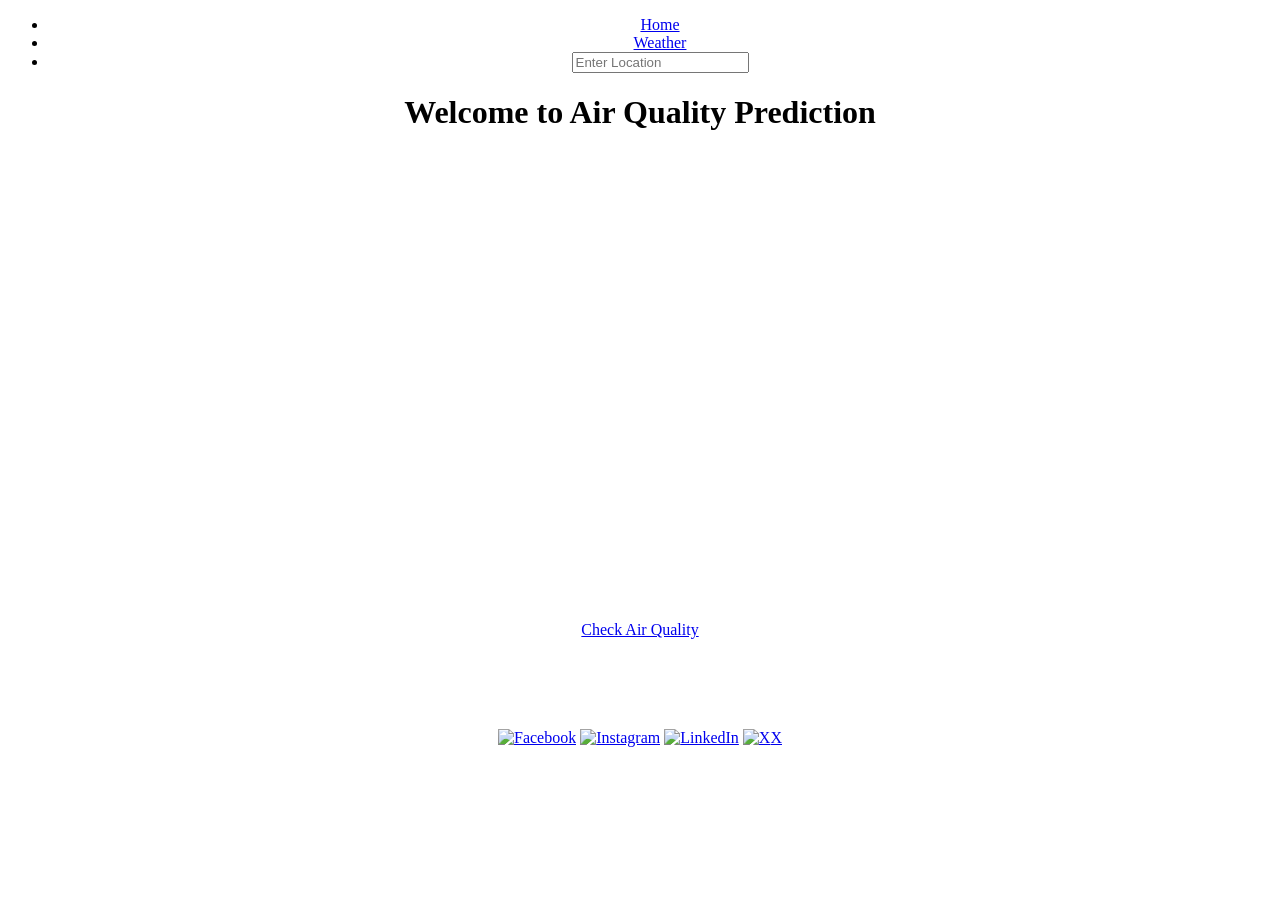
==== index.html @ 1d53d940 "Add files via upload" ====
<!DOCTYPE html>
<html lang="en">
<head>
    <center>
    <meta charset="UTF-8">
    <meta name="viewport" content="width=device-width, initial-scale=1.0">
    <title>Air Quality Predictor</title>
    <link rel="stylesheet" href="{{ url_for('static', filename='css/style.css') }}">
</head>
<body class="home">
    <nav>
        <ul>
            
            <li><a href="/">Home</a></li>
            <li><a href="/weather">Weather</a></li>
            <li><input type="text" id="location" placeholder="Enter Location"></li>
             
        </ul>
    </nav>
    <div class="container">
        <h1>Welcome to Air Quality Prediction</h1>
        <br><br><br><br><br><br><br><br><br><br><br><br><br><br><br><br><br><br><br><br><br><br><br><br><br><br>
        <a href="/predict_page" class="btn">Check Air Quality</a>
    </div><br><br><br><br><br>
    <footer>
        <div class="social-icons">
            <a href="https://www.facebook.com" target="_blank"><img src="static\images\facebook_icon.png" alt="Facebook"></a>
            <a href="https://www.instagram.com" target="_blank"><img src="static\images\instagram_icon.png" alt="Instagram"></a>
            <a href="https://www.linkedin.com" target="_blank"><img src="static\images\linkedin_icon.png" alt="LinkedIn"></a>
            <a href="https://www.twitter.com" target="_blank"><img src="static\images\x_icon.png" alt="X">X</a>
        </div>
    </center> 
    </footer> 
        
</body>
</html>
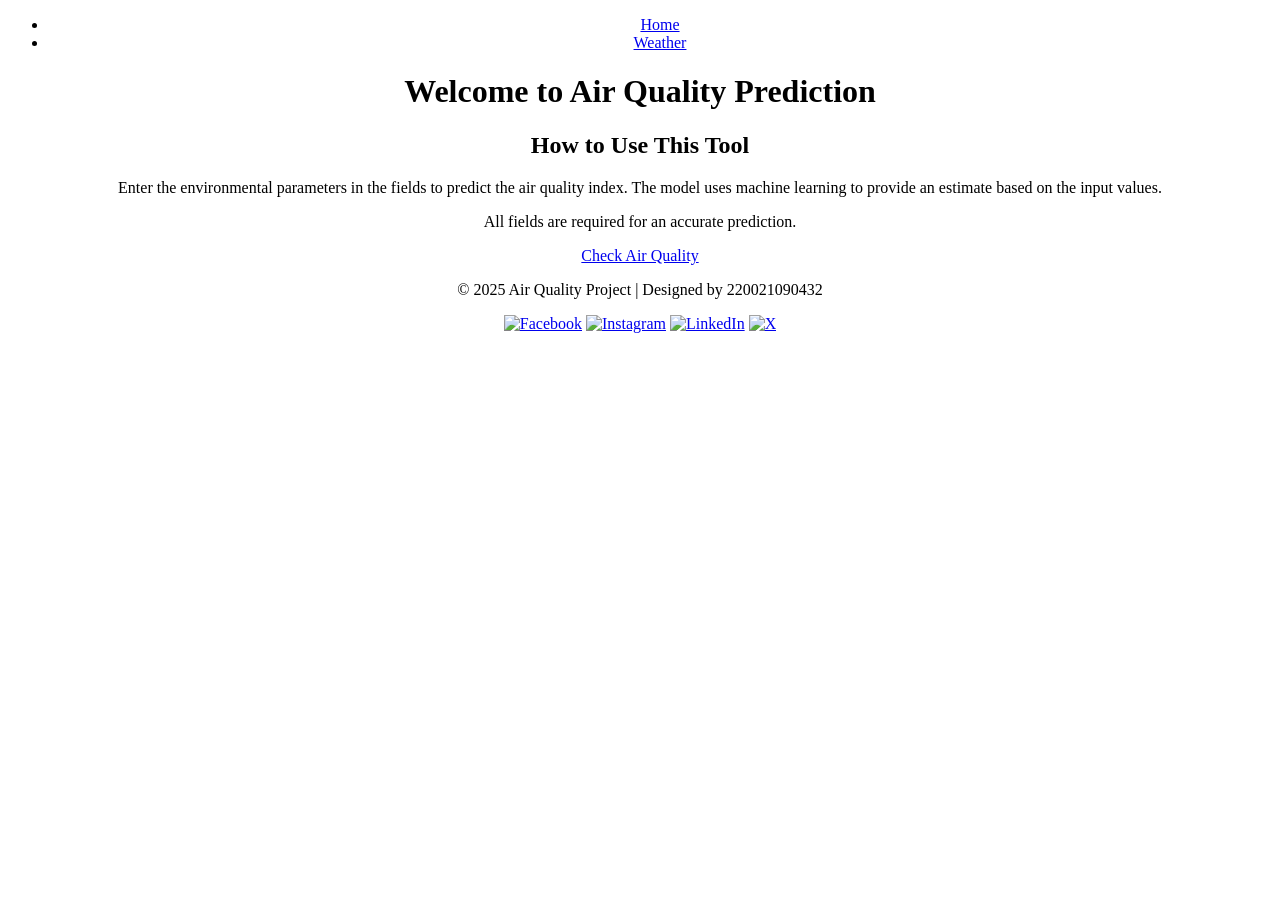
==== commit 967eb0c1: "Update index.html" ====
--- a/index.html
+++ b/index.html
@@ -13,21 +13,28 @@
             
             <li><a href="/">Home</a></li>
             <li><a href="/weather">Weather</a></li>
-            <li><input type="text" id="location" placeholder="Enter Location"></li>
-             
         </ul>
     </nav>
     <div class="container">
         <h1>Welcome to Air Quality Prediction</h1>
-        <br><br><br><br><br><br><br><br><br><br><br><br><br><br><br><br><br><br><br><br><br><br><br><br><br><br>
+        
+        <div class="container2">
+            <div class="instructions">
+                <h2>How to Use This Tool</h2>
+                <p>Enter the environmental parameters in the fields to predict the air quality index. The model uses machine learning to provide an estimate based on the input values.</p>
+                <p>All fields are required for an accurate prediction.</p>
+            </div>
+            <div class="spacer"></div></div>
         <a href="/predict_page" class="btn">Check Air Quality</a>
-    </div><br><br><br><br><br>
+    </div>
     <footer>
+        <p>&copy; 2025 Air Quality Project | Designed by 220021090432</p>
         <div class="social-icons">
             <a href="https://www.facebook.com" target="_blank"><img src="static\images\facebook_icon.png" alt="Facebook"></a>
             <a href="https://www.instagram.com" target="_blank"><img src="static\images\instagram_icon.png" alt="Instagram"></a>
             <a href="https://www.linkedin.com" target="_blank"><img src="static\images\linkedin_icon.png" alt="LinkedIn"></a>
-            <a href="https://www.twitter.com" target="_blank"><img src="static\images\x_icon.png" alt="X">X</a>
+            <a href="https://www.twitter.com" target="_blank"><img src="static\images\x_icon.png" alt="X"></a>
+            <p></p>
         </div>
     </center> 
     </footer> 
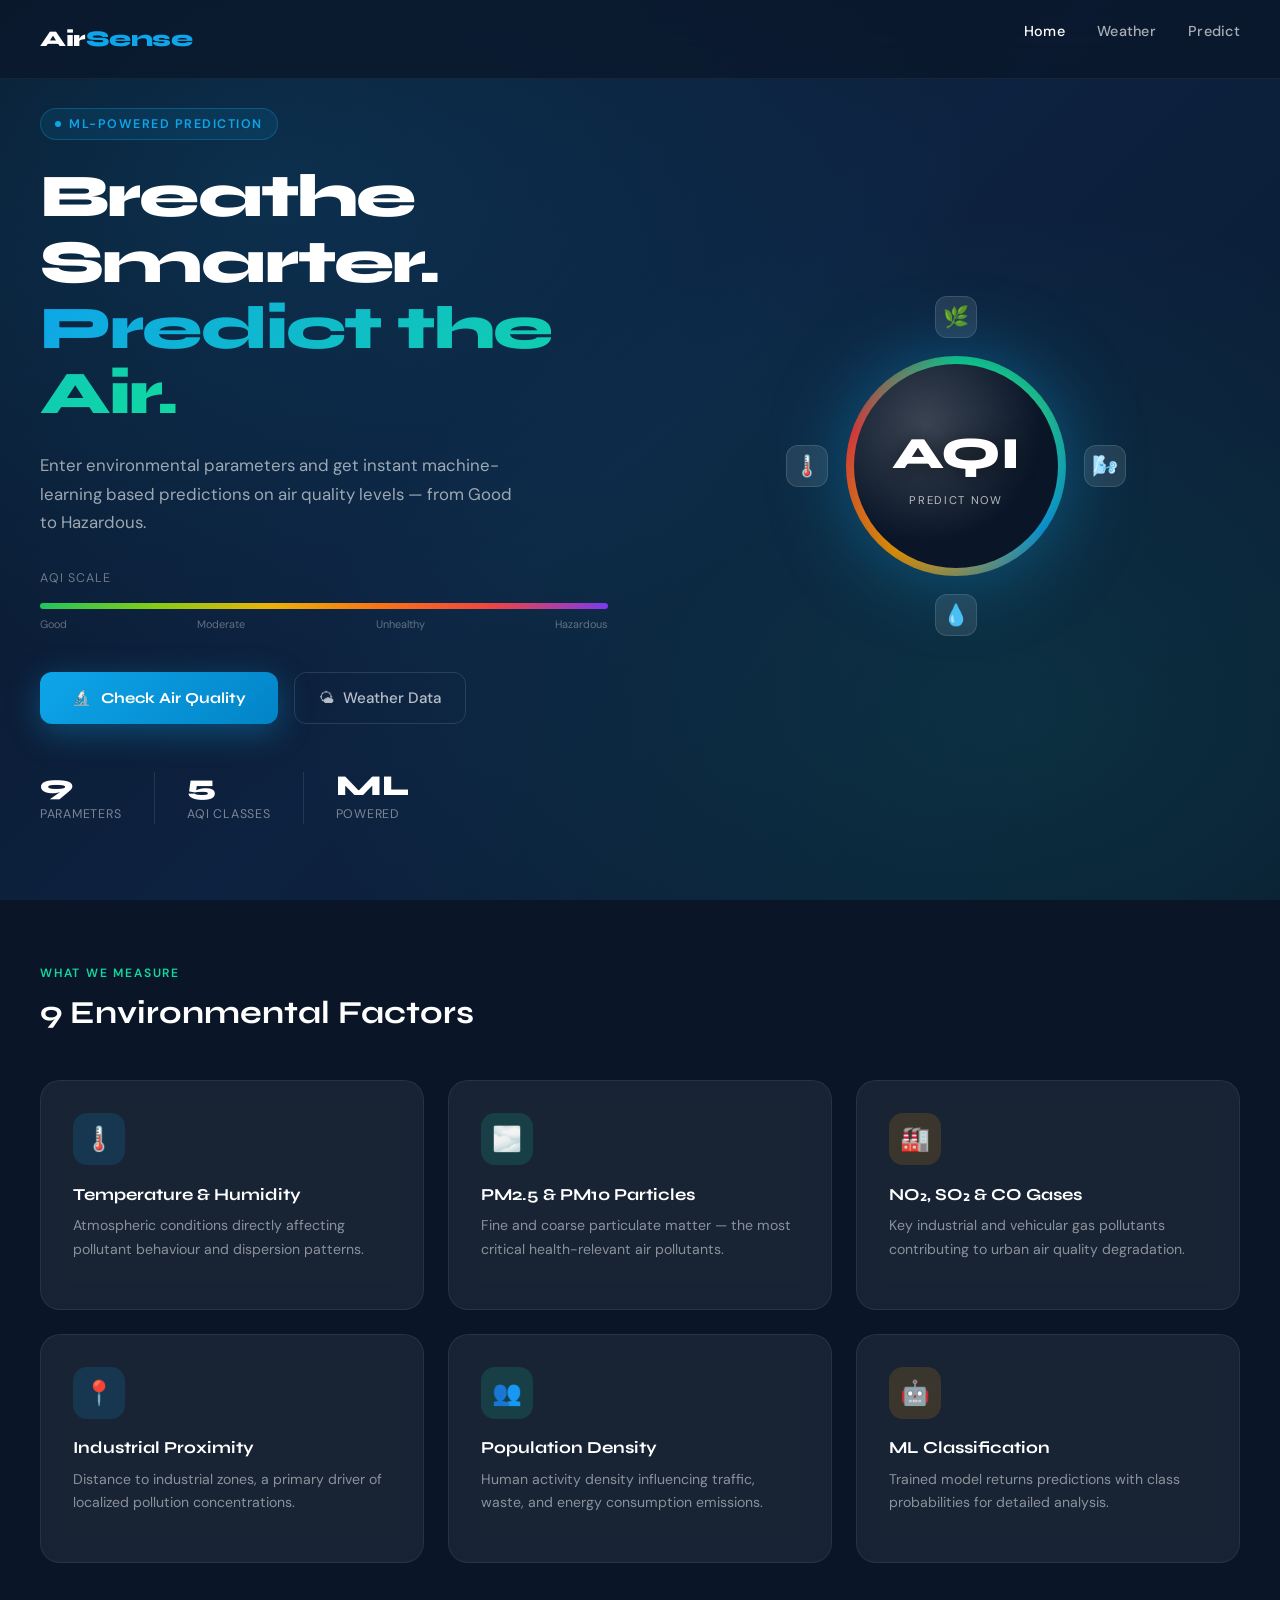
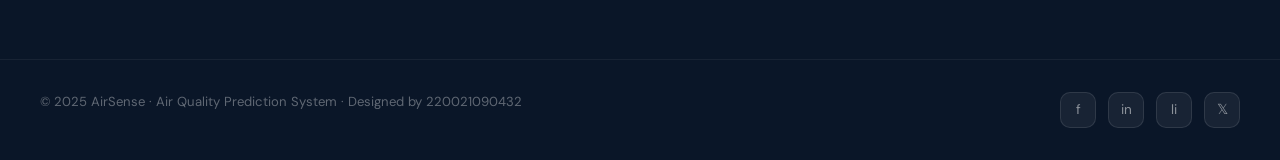
==== commit 15a34c4d: "Redesign index.html for improved user experience Enhanced the layout and design of the Air Quality P" ====
--- a/index.html
+++ b/index.html
@@ -1,43 +1,709 @@
 <!DOCTYPE html>
 <html lang="en">
 <head>
-    <center>
     <meta charset="UTF-8">
     <meta name="viewport" content="width=device-width, initial-scale=1.0">
-    <title>Air Quality Predictor</title>
-    <link rel="stylesheet" href="{{ url_for('static', filename='css/style.css') }}">
+    <title>AirSense — Air Quality Predictor</title>
+    <link href="https://fonts.googleapis.com/css2?family=Syne:wght@400;600;700;800&family=DM+Sans:wght@300;400;500&display=swap" rel="stylesheet">
+    <link href="https://cdn.jsdelivr.net/npm/bootstrap@5.3.0/dist/css/bootstrap.min.css" rel="stylesheet">
+    <style>
+        :root {
+            --sky: #0ea5e9;
+            --mint: #10d9a0;
+            --deep: #0a1628;
+            --card: rgba(255,255,255,0.06);
+            --glass: rgba(255,255,255,0.1);
+            --glow: 0 0 40px rgba(14,165,233,0.3);
+        }
+
+        * { margin: 0; padding: 0; box-sizing: border-box; }
+
+        body {
+            font-family: 'DM Sans', sans-serif;
+            background: var(--deep);
+            color: #e2e8f0;
+            overflow-x: hidden;
+            min-height: 100vh;
+        }
+
+        /* Animated Background */
+        .bg-canvas {
+            position: fixed;
+            inset: 0;
+            z-index: 0;
+            background: radial-gradient(ellipse at 20% 20%, rgba(14,165,233,0.15) 0%, transparent 50%),
+                        radial-gradient(ellipse at 80% 80%, rgba(16,217,160,0.1) 0%, transparent 50%),
+                        linear-gradient(135deg, #0a1628 0%, #0d2240 50%, #0a1a30 100%);
+        }
+
+        .particle {
+            position: fixed;
+            border-radius: 50%;
+            opacity: 0;
+            animation: float-up linear infinite;
+            pointer-events: none;
+        }
+
+        @keyframes float-up {
+            0%   { transform: translateY(100vh) scale(0); opacity: 0; }
+            10%  { opacity: 0.6; }
+            90%  { opacity: 0.3; }
+            100% { transform: translateY(-10vh) scale(1); opacity: 0; }
+        }
+
+        /* Nav */
+        nav {
+            position: fixed;
+            top: 0; left: 0; right: 0;
+            z-index: 100;
+            padding: 1.2rem 2rem;
+            backdrop-filter: blur(20px);
+            background: rgba(10,22,40,0.7);
+            border-bottom: 1px solid rgba(255,255,255,0.05);
+        }
+
+        .nav-inner {
+            max-width: 1200px;
+            margin: 0 auto;
+            display: flex;
+            align-items: center;
+            justify-content: space-between;
+        }
+
+        .nav-logo {
+            font-family: 'Syne', sans-serif;
+            font-weight: 800;
+            font-size: 1.4rem;
+            letter-spacing: -0.02em;
+            color: white;
+            text-decoration: none;
+        }
+
+        .nav-logo span { color: var(--sky); }
+
+        .nav-links {
+            display: flex;
+            gap: 2rem;
+            list-style: none;
+        }
+
+        .nav-links a {
+            color: rgba(255,255,255,0.65);
+            text-decoration: none;
+            font-size: 0.9rem;
+            font-weight: 500;
+            letter-spacing: 0.02em;
+            transition: color 0.2s;
+        }
+
+        .nav-links a:hover { color: var(--sky); }
+        .nav-links a.active { color: white; }
+
+        /* Hero */
+        .hero {
+            position: relative;
+            z-index: 1;
+            min-height: 100vh;
+            display: flex;
+            align-items: center;
+            padding: 6rem 2rem 4rem;
+        }
+
+        .hero-inner {
+            max-width: 1200px;
+            margin: 0 auto;
+            display: grid;
+            grid-template-columns: 1fr 1fr;
+            gap: 4rem;
+            align-items: center;
+        }
+
+        .hero-tag {
+            display: inline-flex;
+            align-items: center;
+            gap: 0.5rem;
+            background: rgba(14,165,233,0.1);
+            border: 1px solid rgba(14,165,233,0.3);
+            color: var(--sky);
+            font-size: 0.78rem;
+            font-weight: 600;
+            letter-spacing: 0.12em;
+            text-transform: uppercase;
+            padding: 0.35rem 0.9rem;
+            border-radius: 99px;
+            margin-bottom: 1.5rem;
+            animation: fade-in 0.6s ease both;
+        }
+
+        .hero-tag::before {
+            content: '';
+            width: 6px; height: 6px;
+            background: var(--sky);
+            border-radius: 50%;
+            animation: pulse-dot 2s ease infinite;
+        }
+
+        @keyframes pulse-dot {
+            0%,100% { transform: scale(1); opacity: 1; }
+            50% { transform: scale(1.5); opacity: 0.5; }
+        }
+
+        h1 {
+            font-family: 'Syne', sans-serif;
+            font-size: clamp(2.4rem, 5vw, 3.8rem);
+            font-weight: 800;
+            line-height: 1.08;
+            letter-spacing: -0.03em;
+            color: white;
+            animation: fade-in 0.8s ease 0.1s both;
+        }
+
+        h1 .gradient-text {
+            background: linear-gradient(135deg, var(--sky), var(--mint));
+            -webkit-background-clip: text;
+            -webkit-text-fill-color: transparent;
+        }
+
+        .hero-desc {
+            margin-top: 1.5rem;
+            font-size: 1.05rem;
+            line-height: 1.7;
+            color: rgba(255,255,255,0.6);
+            max-width: 480px;
+            animation: fade-in 0.8s ease 0.2s both;
+        }
+
+        .hero-cta {
+            margin-top: 2.5rem;
+            display: flex;
+            gap: 1rem;
+            animation: fade-in 0.8s ease 0.3s both;
+        }
+
+        .btn-primary-custom {
+            display: inline-flex;
+            align-items: center;
+            gap: 0.6rem;
+            background: linear-gradient(135deg, var(--sky), #0284c7);
+            color: white;
+            font-family: 'Syne', sans-serif;
+            font-weight: 700;
+            font-size: 0.95rem;
+            padding: 0.85rem 2rem;
+            border-radius: 12px;
+            text-decoration: none;
+            border: none;
+            cursor: pointer;
+            box-shadow: 0 8px 32px rgba(14,165,233,0.35);
+            transition: all 0.25s ease;
+            position: relative;
+            overflow: hidden;
+        }
+
+        .btn-primary-custom::after {
+            content: '';
+            position: absolute;
+            inset: 0;
+            background: linear-gradient(135deg, rgba(255,255,255,0.15), transparent);
+            opacity: 0;
+            transition: opacity 0.25s;
+        }
+
+        .btn-primary-custom:hover {
+            transform: translateY(-2px);
+            box-shadow: 0 12px 40px rgba(14,165,233,0.5);
+        }
+        .btn-primary-custom:hover::after { opacity: 1; }
+
+        .btn-ghost {
+            display: inline-flex;
+            align-items: center;
+            gap: 0.6rem;
+            color: rgba(255,255,255,0.7);
+            font-weight: 500;
+            font-size: 0.95rem;
+            padding: 0.85rem 1.5rem;
+            border-radius: 12px;
+            text-decoration: none;
+            border: 1px solid rgba(255,255,255,0.12);
+            transition: all 0.25s;
+        }
+
+        .btn-ghost:hover {
+            border-color: rgba(255,255,255,0.3);
+            color: white;
+            background: rgba(255,255,255,0.05);
+        }
+
+        /* AQI Visual Sphere */
+        .hero-visual {
+            display: flex;
+            justify-content: center;
+            align-items: center;
+            animation: fade-in 1s ease 0.4s both;
+        }
+
+        .aqi-sphere-wrap {
+            position: relative;
+            width: 340px;
+            height: 340px;
+        }
+
+        .aqi-sphere {
+            width: 220px;
+            height: 220px;
+            border-radius: 50%;
+            background: conic-gradient(
+                var(--mint) 0%, #22d3a0 15%, var(--sky) 35%, #f59e0b 60%, #ef4444 80%, var(--mint) 100%
+            );
+            position: absolute;
+            top: 50%; left: 50%;
+            transform: translate(-50%, -50%);
+            box-shadow: 0 0 80px rgba(14,165,233,0.4), inset 0 0 40px rgba(0,0,0,0.3);
+            animation: sphere-spin 12s linear infinite;
+        }
+
+        .aqi-sphere::after {
+            content: '';
+            position: absolute;
+            inset: 8px;
+            border-radius: 50%;
+            background: radial-gradient(circle at 35% 30%, rgba(255,255,255,0.2), transparent 60%),
+                        var(--deep);
+        }
+
+        @keyframes sphere-spin {
+            from { filter: hue-rotate(0deg); }
+            to { filter: hue-rotate(360deg); }
+        }
+
+        .aqi-label {
+            position: absolute;
+            top: 50%; left: 50%;
+            transform: translate(-50%, -50%);
+            z-index: 2;
+            text-align: center;
+        }
+
+        .aqi-label span {
+            font-family: 'Syne', sans-serif;
+            font-size: 2.8rem;
+            font-weight: 800;
+            color: white;
+            display: block;
+            text-shadow: 0 2px 20px rgba(0,0,0,0.5);
+        }
+
+        .aqi-label small {
+            font-size: 0.7rem;
+            letter-spacing: 0.15em;
+            text-transform: uppercase;
+            color: rgba(255,255,255,0.7);
+        }
+
+        /* Orbiting icons */
+        .orbit {
+            position: absolute;
+            width: 100%;
+            height: 100%;
+            animation: orbit-spin 8s linear infinite;
+        }
+
+        .orbit-icon {
+            position: absolute;
+            top: 0; left: 50%;
+            transform: translateX(-50%);
+            width: 42px; height: 42px;
+            background: var(--glass);
+            backdrop-filter: blur(10px);
+            border: 1px solid rgba(255,255,255,0.12);
+            border-radius: 12px;
+            display: flex;
+            align-items: center;
+            justify-content: center;
+            font-size: 1.3rem;
+        }
+
+        @keyframes orbit-spin {
+            from { transform: rotate(0deg); }
+            to { transform: rotate(360deg); }
+        }
+
+        .orbit:nth-child(2) { animation-duration: 12s; animation-direction: reverse; }
+        .orbit:nth-child(3) { animation-duration: 6s; }
+
+        /* Stats */
+        .stats-row {
+            display: flex;
+            gap: 2rem;
+            margin-top: 3rem;
+            animation: fade-in 0.8s ease 0.4s both;
+        }
+
+        .stat-item {
+            display: flex;
+            flex-direction: column;
+        }
+
+        .stat-num {
+            font-family: 'Syne', sans-serif;
+            font-size: 1.8rem;
+            font-weight: 800;
+            color: white;
+            line-height: 1;
+        }
+
+        .stat-label {
+            font-size: 0.78rem;
+            color: rgba(255,255,255,0.45);
+            margin-top: 0.25rem;
+            text-transform: uppercase;
+            letter-spacing: 0.06em;
+        }
+
+        .stat-divider {
+            width: 1px;
+            background: rgba(255,255,255,0.1);
+            align-self: stretch;
+        }
+
+        /* Feature Cards */
+        .features {
+            position: relative;
+            z-index: 1;
+            padding: 4rem 2rem 6rem;
+        }
+
+        .features-inner {
+            max-width: 1200px;
+            margin: 0 auto;
+        }
+
+        .section-label {
+            font-size: 0.75rem;
+            letter-spacing: 0.15em;
+            text-transform: uppercase;
+            color: var(--mint);
+            font-weight: 600;
+            margin-bottom: 0.75rem;
+        }
+
+        .section-title {
+            font-family: 'Syne', sans-serif;
+            font-size: 2rem;
+            font-weight: 700;
+            color: white;
+            margin-bottom: 3rem;
+        }
+
+        .features-grid {
+            display: grid;
+            grid-template-columns: repeat(3, 1fr);
+            gap: 1.5rem;
+        }
+
+        .feature-card {
+            background: var(--card);
+            border: 1px solid rgba(255,255,255,0.07);
+            border-radius: 20px;
+            padding: 2rem;
+            backdrop-filter: blur(12px);
+            transition: all 0.3s ease;
+            position: relative;
+            overflow: hidden;
+        }
+
+        .feature-card::before {
+            content: '';
+            position: absolute;
+            top: 0; left: 0; right: 0;
+            height: 2px;
+            background: linear-gradient(90deg, transparent, var(--sky), transparent);
+            opacity: 0;
+            transition: opacity 0.3s;
+        }
+
+        .feature-card:hover {
+            transform: translateY(-4px);
+            border-color: rgba(14,165,233,0.2);
+            background: rgba(255,255,255,0.08);
+        }
+
+        .feature-card:hover::before { opacity: 1; }
+
+        .feature-icon {
+            width: 52px; height: 52px;
+            border-radius: 14px;
+            display: flex;
+            align-items: center;
+            justify-content: center;
+            font-size: 1.5rem;
+            margin-bottom: 1.2rem;
+        }
+
+        .feature-icon.blue { background: rgba(14,165,233,0.15); }
+        .feature-icon.mint { background: rgba(16,217,160,0.15); }
+        .feature-icon.amber { background: rgba(245,158,11,0.15); }
+
+        .feature-card h3 {
+            font-family: 'Syne', sans-serif;
+            font-size: 1.05rem;
+            font-weight: 700;
+            color: white;
+            margin-bottom: 0.6rem;
+        }
+
+        .feature-card p {
+            font-size: 0.88rem;
+            color: rgba(255,255,255,0.5);
+            line-height: 1.65;
+        }
+
+        /* Footer */
+        footer {
+            position: relative;
+            z-index: 1;
+            padding: 2rem;
+            border-top: 1px solid rgba(255,255,255,0.06);
+            text-align: center;
+        }
+
+        .footer-inner {
+            max-width: 1200px;
+            margin: 0 auto;
+            display: flex;
+            align-items: center;
+            justify-content: space-between;
+            flex-wrap: wrap;
+            gap: 1rem;
+        }
+
+        footer p {
+            font-size: 0.82rem;
+            color: rgba(255,255,255,0.35);
+        }
+
+        .social-links {
+            display: flex;
+            gap: 0.75rem;
+        }
+
+        .social-link {
+            width: 36px; height: 36px;
+            border-radius: 10px;
+            background: rgba(255,255,255,0.06);
+            border: 1px solid rgba(255,255,255,0.1);
+            display: flex;
+            align-items: center;
+            justify-content: center;
+            color: rgba(255,255,255,0.5);
+            text-decoration: none;
+            font-size: 0.85rem;
+            transition: all 0.2s;
+        }
+
+        .social-link:hover {
+            background: rgba(14,165,233,0.15);
+            border-color: rgba(14,165,233,0.3);
+            color: var(--sky);
+            transform: translateY(-2px);
+        }
+
+        @keyframes fade-in {
+            from { opacity: 0; transform: translateY(16px); }
+            to { opacity: 1; transform: translateY(0); }
+        }
+
+        /* AQI Scale Bar */
+        .aqi-scale {
+            margin-top: 2rem;
+            animation: fade-in 0.8s ease 0.5s both;
+        }
+
+        .scale-bar {
+            height: 6px;
+            border-radius: 99px;
+            background: linear-gradient(90deg, #22c55e, #84cc16, #eab308, #f97316, #ef4444, #7c3aed);
+            margin-top: 0.5rem;
+            position: relative;
+        }
+
+        .scale-labels {
+            display: flex;
+            justify-content: space-between;
+            margin-top: 0.4rem;
+            font-size: 0.68rem;
+            color: rgba(255,255,255,0.35);
+        }
+
+        @media (max-width: 768px) {
+            .hero-inner { grid-template-columns: 1fr; gap: 2rem; }
+            .hero-visual { order: -1; }
+            .aqi-sphere-wrap { width: 240px; height: 240px; }
+            .aqi-sphere { width: 160px; height: 160px; }
+            .features-grid { grid-template-columns: 1fr; }
+            .footer-inner { flex-direction: column; text-align: center; }
+        }
+    </style>
 </head>
-<body class="home">
+<body>
+    <div class="bg-canvas"></div>
+
+    <!-- Floating particles -->
+    <div id="particles"></div>
+
     <nav>
-        <ul>
-            
-            <li><a href="/">Home</a></li>
-            <li><a href="/weather">Weather</a></li>
-        </ul>
+        <div class="nav-inner">
+            <a href="/" class="nav-logo">Air<span>Sense</span></a>
+            <ul class="nav-links">
+                <li><a href="/" class="active">Home</a></li>
+                <li><a href="/weather">Weather</a></li>
+                <li><a href="/predict_page">Predict</a></li>
+            </ul>
+        </div>
     </nav>
-    <div class="container">
-        <h1>Welcome to Air Quality Prediction</h1>
-        
-        <div class="container2">
-            <div class="instructions">
-                <h2>How to Use This Tool</h2>
-                <p>Enter the environmental parameters in the fields to predict the air quality index. The model uses machine learning to provide an estimate based on the input values.</p>
-                <p>All fields are required for an accurate prediction.</p>
+
+    <section class="hero">
+        <div class="hero-inner">
+            <div class="hero-content">
+                <div class="hero-tag">
+                    ML-Powered Prediction
+                </div>
+                <h1>Breathe Smarter.<br><span class="gradient-text">Predict the Air.</span></h1>
+                <p class="hero-desc">
+                    Enter environmental parameters and get instant machine-learning based predictions on air quality levels — from Good to Hazardous.
+                </p>
+
+                <div class="aqi-scale">
+                    <p style="font-size:0.78rem; color:rgba(255,255,255,0.4); text-transform:uppercase; letter-spacing:0.08em;">AQI Scale</p>
+                    <div class="scale-bar"></div>
+                    <div class="scale-labels">
+                        <span>Good</span>
+                        <span>Moderate</span>
+                        <span>Unhealthy</span>
+                        <span>Hazardous</span>
+                    </div>
+                </div>
+
+                <div class="hero-cta">
+                    <a href="/predict_page" class="btn-primary-custom">
+                        <span>🔬</span> Check Air Quality
+                    </a>
+                    <a href="/weather" class="btn-ghost">
+                        <span>🌤</span> Weather Data
+                    </a>
+                </div>
+
+                <div class="stats-row">
+                    <div class="stat-item">
+                        <span class="stat-num">9</span>
+                        <span class="stat-label">Parameters</span>
+                    </div>
+                    <div class="stat-divider"></div>
+                    <div class="stat-item">
+                        <span class="stat-num">5</span>
+                        <span class="stat-label">AQI Classes</span>
+                    </div>
+                    <div class="stat-divider"></div>
+                    <div class="stat-item">
+                        <span class="stat-num">ML</span>
+                        <span class="stat-label">Powered</span>
+                    </div>
+                </div>
             </div>
-            <div class="spacer"></div></div>
-        <a href="/predict_page" class="btn">Check Air Quality</a>
-    </div>
+
+            <div class="hero-visual">
+                <div class="aqi-sphere-wrap">
+                    <div class="orbit" style="top:0; left:0; width:100%; height:100%; position:absolute; animation: orbit-spin 10s linear infinite;">
+                        <div class="orbit-icon" style="top:0; left:50%; transform:translateX(-50%);">🌿</div>
+                    </div>
+                    <div class="orbit" style="top:0; left:0; width:100%; height:100%; position:absolute; animation: orbit-spin 14s linear infinite reverse;">
+                        <div class="orbit-icon" style="bottom:0; top:auto; left:50%; transform:translateX(-50%);">💧</div>
+                    </div>
+                    <div class="orbit" style="top:0; left:0; width:100%; height:100%; position:absolute; animation: orbit-spin 9s linear infinite;">
+                        <div class="orbit-icon" style="top:50%; right:0; left:auto; transform:translateY(-50%);">🌬️</div>
+                    </div>
+                    <div class="orbit" style="top:0; left:0; width:100%; height:100%; position:absolute; animation: orbit-spin 11s linear infinite reverse;">
+                        <div class="orbit-icon" style="top:50%; left:0; transform:translateY(-50%);">🌡️</div>
+                    </div>
+                    <div class="aqi-sphere"></div>
+                    <div class="aqi-label">
+                        <span>AQI</span>
+                        <small>Predict Now</small>
+                    </div>
+                </div>
+            </div>
+        </div>
+    </section>
+
+    <section class="features">
+        <div class="features-inner">
+            <p class="section-label">What we measure</p>
+            <h2 class="section-title">9 Environmental Factors</h2>
+            <div class="features-grid">
+                <div class="feature-card">
+                    <div class="feature-icon blue">🌡️</div>
+                    <h3>Temperature & Humidity</h3>
+                    <p>Atmospheric conditions directly affecting pollutant behaviour and dispersion patterns.</p>
+                </div>
+                <div class="feature-card">
+                    <div class="feature-icon mint">🌫️</div>
+                    <h3>PM2.5 & PM10 Particles</h3>
+                    <p>Fine and coarse particulate matter — the most critical health-relevant air pollutants.</p>
+                </div>
+                <div class="feature-card">
+                    <div class="feature-icon amber">🏭</div>
+                    <h3>NO₂, SO₂ & CO Gases</h3>
+                    <p>Key industrial and vehicular gas pollutants contributing to urban air quality degradation.</p>
+                </div>
+                <div class="feature-card">
+                    <div class="feature-icon blue">📍</div>
+                    <h3>Industrial Proximity</h3>
+                    <p>Distance to industrial zones, a primary driver of localized pollution concentrations.</p>
+                </div>
+                <div class="feature-card">
+                    <div class="feature-icon mint">👥</div>
+                    <h3>Population Density</h3>
+                    <p>Human activity density influencing traffic, waste, and energy consumption emissions.</p>
+                </div>
+                <div class="feature-card">
+                    <div class="feature-icon amber">🤖</div>
+                    <h3>ML Classification</h3>
+                    <p>Trained model returns predictions with class probabilities for detailed analysis.</p>
+                </div>
+            </div>
+        </div>
+    </section>
+
     <footer>
-        <p>&copy; 2025 Air Quality Project | Designed by 220021090432</p>
-        <div class="social-icons">
-            <a href="https://www.facebook.com" target="_blank"><img src="static\images\facebook_icon.png" alt="Facebook"></a>
-            <a href="https://www.instagram.com" target="_blank"><img src="static\images\instagram_icon.png" alt="Instagram"></a>
-            <a href="https://www.linkedin.com" target="_blank"><img src="static\images\linkedin_icon.png" alt="LinkedIn"></a>
-            <a href="https://www.twitter.com" target="_blank"><img src="static\images\x_icon.png" alt="X"></a>
-            <p></p>
+        <div class="footer-inner">
+            <p>© 2025 AirSense · Air Quality Prediction System · Designed by 220021090432</p>
+            <div class="social-links">
+                <a href="https://www.facebook.com" target="_blank" class="social-link" title="Facebook">f</a>
+                <a href="https://www.instagram.com" target="_blank" class="social-link" title="Instagram">in</a>
+                <a href="https://www.linkedin.com" target="_blank" class="social-link" title="LinkedIn">li</a>
+                <a href="https://www.twitter.com" target="_blank" class="social-link" title="X / Twitter">𝕏</a>
+            </div>
         </div>
-    </center> 
-    </footer> 
-        
+    </footer>
+
+    <script>
+        // Generate floating particles
+        const container = document.getElementById('particles');
+        const colors = ['rgba(14,165,233,0.5)', 'rgba(16,217,160,0.4)', 'rgba(255,255,255,0.25)'];
+        for (let i = 0; i < 28; i++) {
+            const p = document.createElement('div');
+            p.className = 'particle';
+            const size = Math.random() * 5 + 2;
+            p.style.cssText = `
+                width: ${size}px; height: ${size}px;
+                left: ${Math.random() * 100}%;
+                background: ${colors[Math.floor(Math.random() * colors.length)]};
+                animation-duration: ${Math.random() * 15 + 10}s;
+                animation-delay: ${Math.random() * 10}s;
+            `;
+            container.appendChild(p);
+        }
+    </script>
 </body>
 </html>
